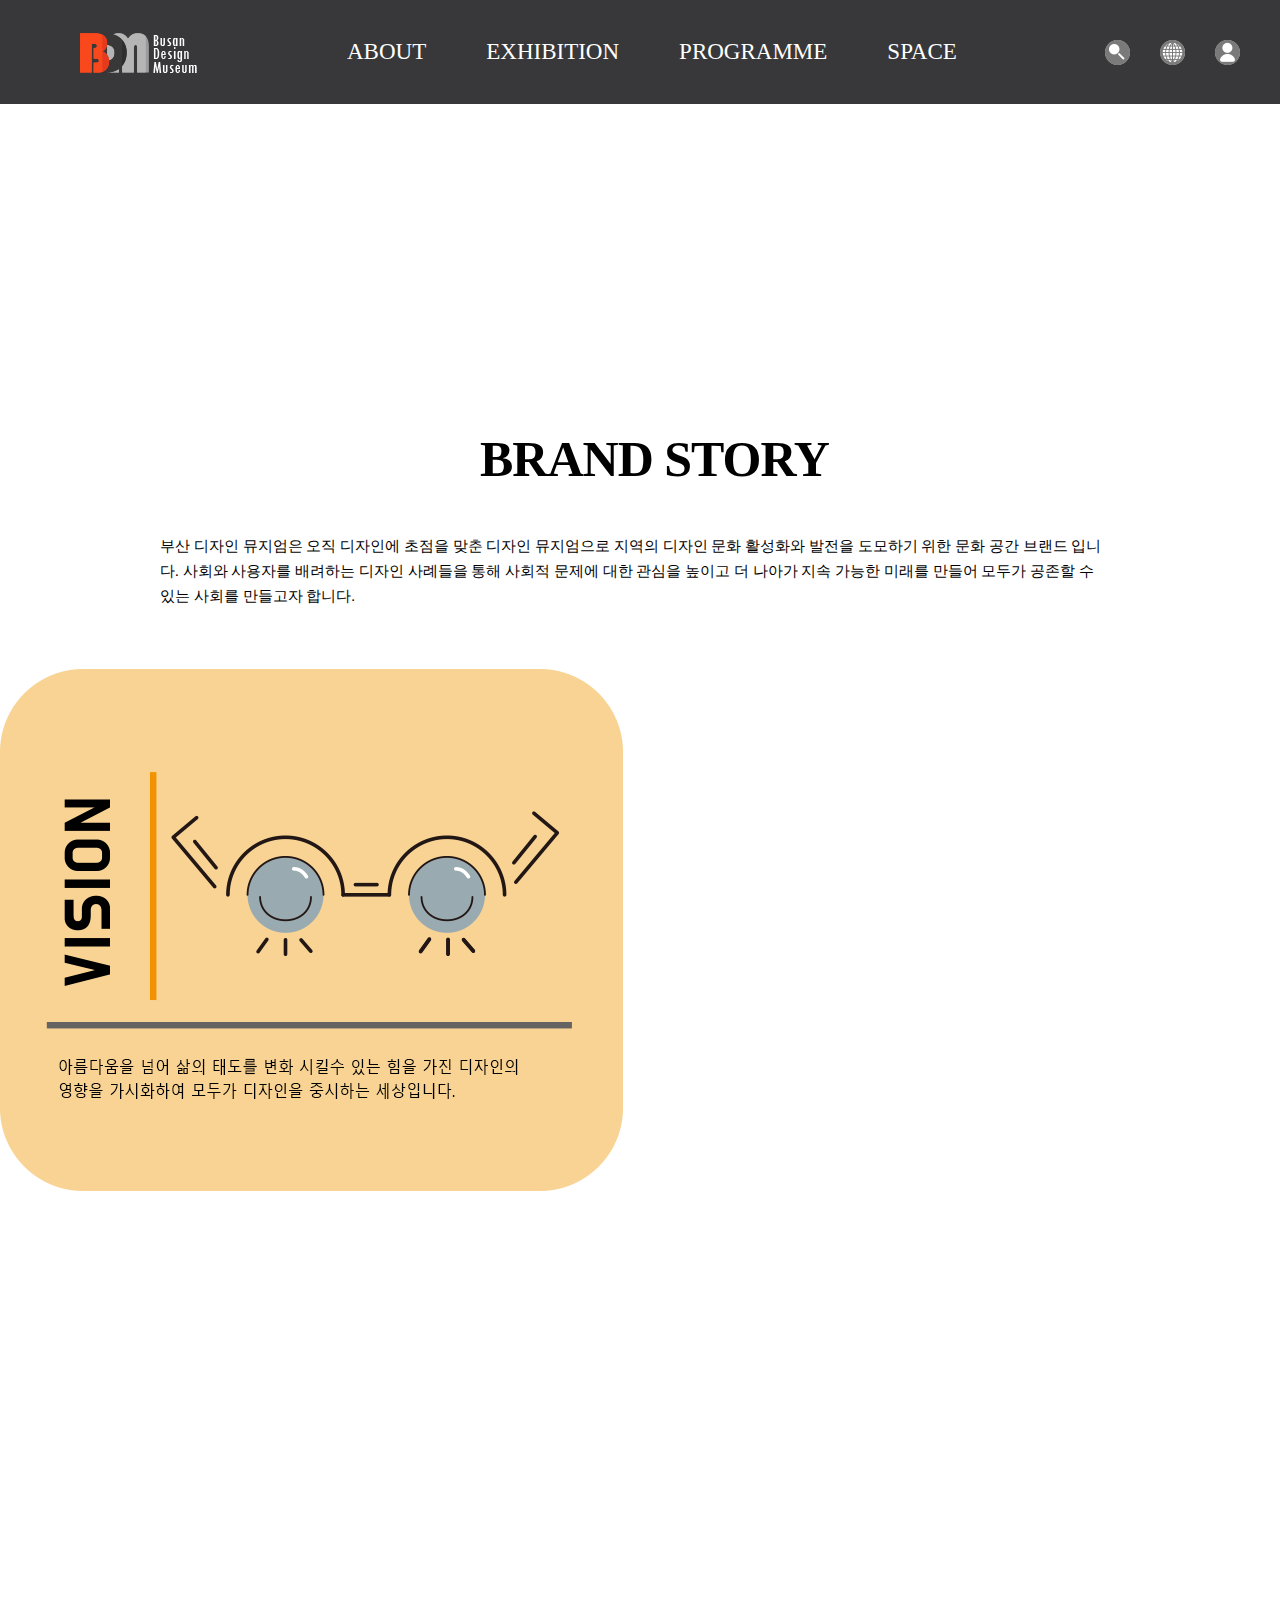
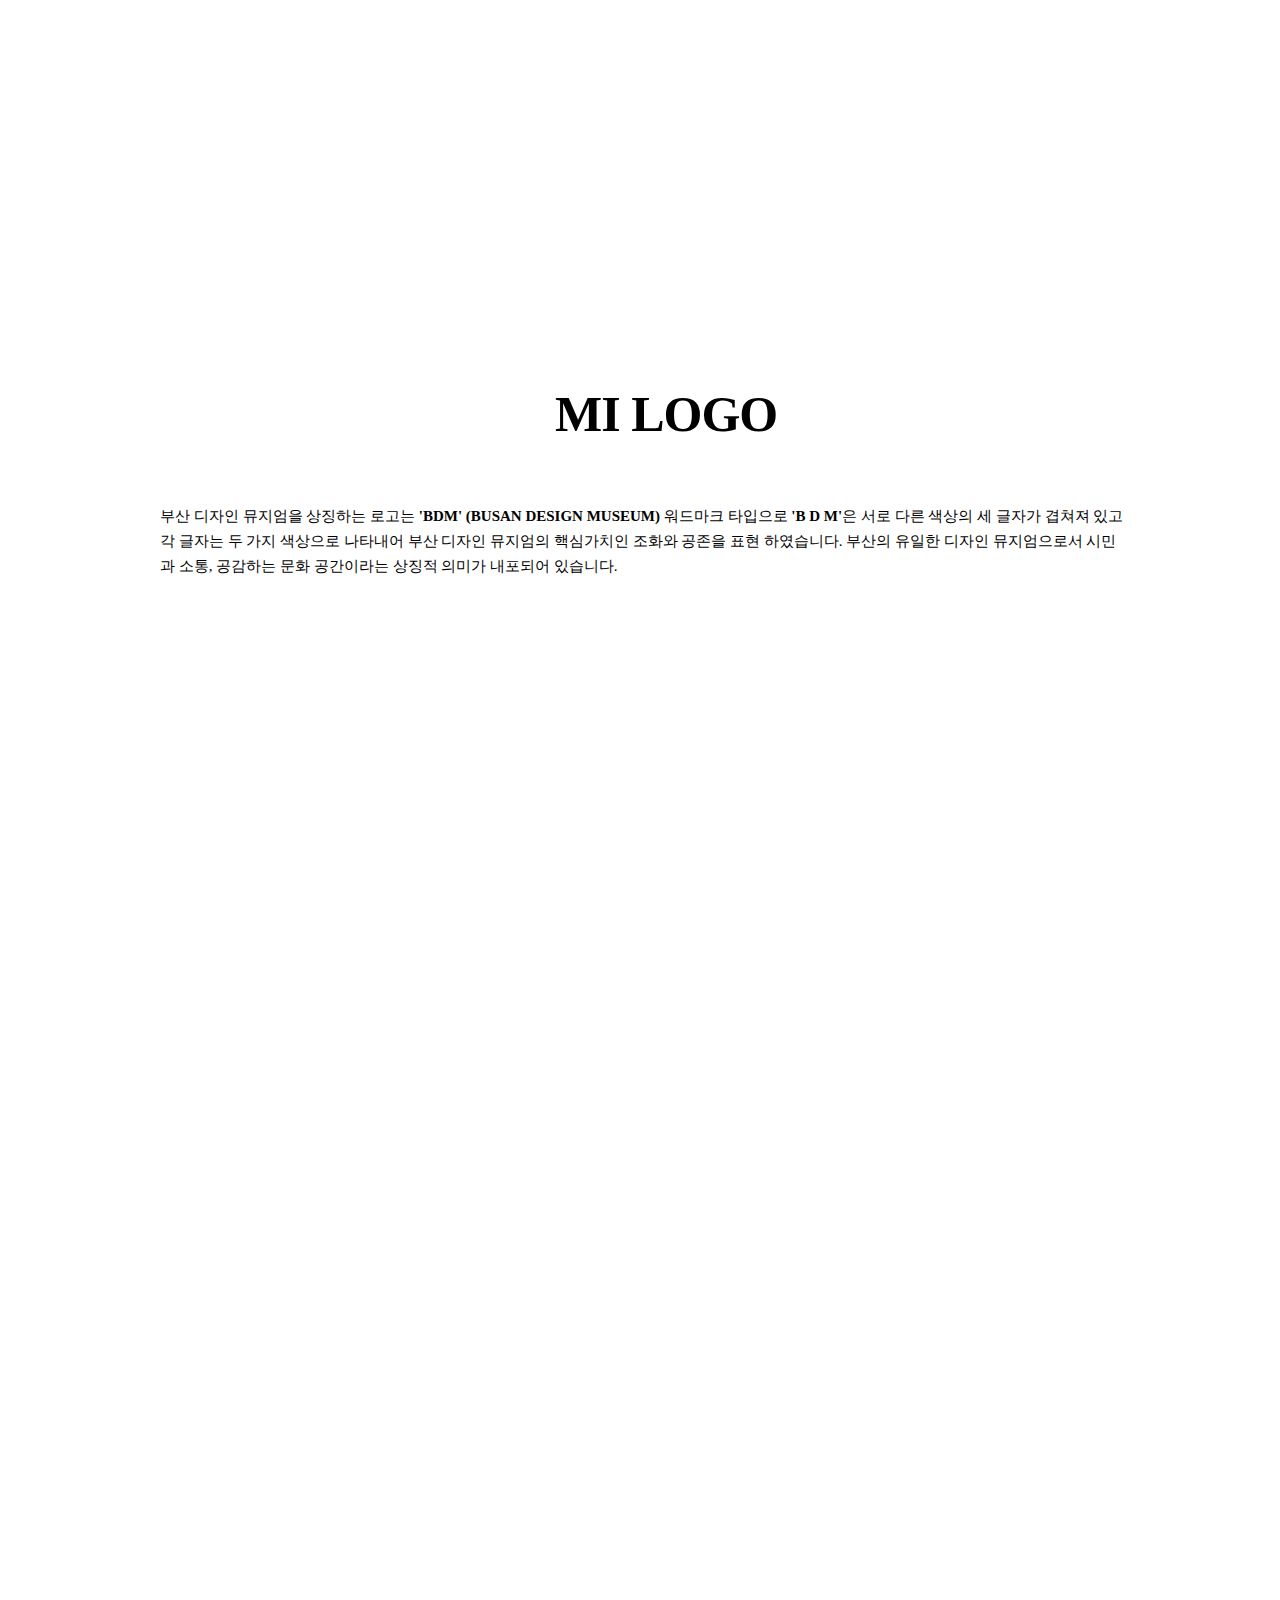
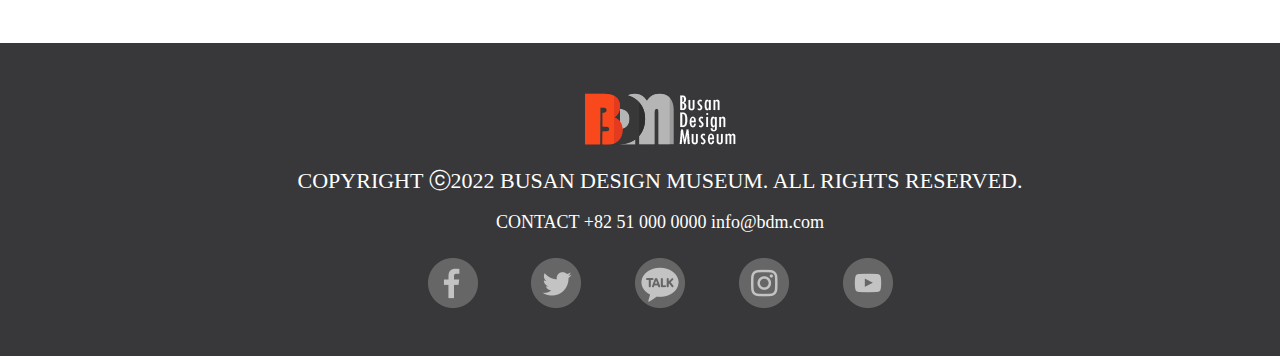
==== Sub1.html @ 80a496fa "Add files via upload" ====
<!DOCTYPE html>
<html lang="ko">
<head>
    <meta charset="UTF-8">
    <meta http-equiv="X-UA-Compatible" content="IE=edge">
    <meta name="viewport" content="width=1500">
    <title>BUSAN DESIGN MUSEUM</title>
    <link rel="shortcut icon" href="sub1/favicon.ico" type="image/x-icon">

    <link href="https://unpkg.com/aos@2.3.1/dist/aos.css" rel="stylesheet">
    <script src="./js/jquery-3.6.0.min.js"></script>
    <script src="https://unpkg.com/aos@2.3.1/dist/aos.js"></script>

    <link rel="stylesheet" href="css/Sub1.css">
</head>
<body>
    <header>
        <div id="header_inner" class="clearfix"><!--width:1320, margin:auto-->
        <div id="logo">
            <a href="index.html"><img src="images/LOGO.png" alt="logo"></a>
        </div><!--logo-->
        <ul id="gnb" class="clearfix">
            <li><a href="Sub1.html">ABOUT</a></li>
            <li><a href="Sub2.html">EXHIBITION</a></li>
            <li><a href="Sub3.html">PROGRAMME</a></li>
            <li><a href="Sub4.html">SPACE</a></li>
        </ul><!--gnb-->
        <ul id="icon" class="clearfix">
            <li><a href="#"><img src="images/Icon_find.png" alt="find"></a></li>
            <li><a href="#"><img src="images/Icon_language.png" alt="language"></a></li>
            <li><a href="#"><img src="images/Icon_login.png" alt="login"></a></li>
        </ul><!--icon-->
    </div><!--header_inner-->
    </header>
    
    <div id="sub1_banner">
        <video src="media/sub1_banner.mp4" muted autoplay loop></video>
    </div><!--sub1_banner-->

    <main>
        <div id="main_inner">
            <h1 class="title">BRAND STORY</h1>
            <p class="text">
                부산 디자인 뮤지엄은 오직 디자인에 초점을 맞춘 디자인 뮤지엄으로 지역의 
                디자인 문화 활성화와 발전을 도모하기  위한 문화 공간 브랜드 입니<br>다. 
                사회와 사용자를 배려하는 디자인 사례들을 통해 사회적 문제에 대한 관심을 
                높이고 더 나아가 지속 가능한 미래를 만들어 모두가 공존할 수<br> 
                있는 사회를 만들고자 합니다.
            </p>
            <div class="story">
            <ul class="clearfix">
                <li class="vision" data-aos="fade-down-right"  data-aos-easing="ease-in-sine"><img src="sub1/Brand_vision.png" alt="vision"></li>
                <li class="mission" data-aos="fade-down-left" data-aos-offset="400" data-aos-easing="ease-in-sine"><img src="sub1/Brand_mission.png" alt="mission"></li>
                <li class="concept" data-aos="fade-up-right" data-aos-easing="ease-in-sine"><img src="sub1/Brand_concept.png" alt="concept"></li>
                <li class="values" data-aos="fade-up-left" data-aos-offset="450" data-aos-easing="ease-in-sine"><img src="sub1/Brand_values.png" alt="values"></li>
            </ul>
            <div class="circle_logo" data-aos="zoom-in" data-aos-duration="2000" data-aos-easing="ease-in-out"><img src="sub1/Brand_logo.png" alt="Logo"></div>
        </div><!--story-->
        </div><!--main_inner-->
    </main>

    <div id="mi_logo">
        <div id="mi_logo_inner">
            <h1 class="title">MI LOGO</h1>
            <p class="text">
                부산 디자인 뮤지엄을 상징하는 로고는 <b>'BDM' (BUSAN DESIGN MUSEUM)</b> 워드마크
                타입으로 <b>'B D M'</b>은 서로 다른 색상의 세 글자가 겹쳐져 있고 <br>각 글자는 두
                가지 색상으로 나타내어 부산 디자인 뮤지엄의 핵심가치인 조화와 공존을 표현 
                하였습니다. 부산의 유일한 디자인 뮤지엄으로서 시민<br>과 소통, 공감하는 문화
                공간이라는 상징적 의미가 내포되어 있습니다. 
            </p>
            <p class="colour" data-aos="fade-right" data-aos-easing="ease-in-out"><img src="sub1/Brand_colour.jpg" alt="colour"></p>
            <p class="variant" data-aos="fade-left" data-aos-easing="ease-in-out"><img src="sub1/Brand_logo_variant.jpg" alt="variant"></p>
        </div><!--mi_logo_inner-->
    </div><!--identity-->

    <footer>
        <div id="footer_inner">
            <div><a href="#"><img src="images/Footer_logo.png" alt="footer_logo"></a></div>
            <h3>COPYRIGHT ⓒ2022 BUSAN DESIGN MUSEUM. ALL RIGHTS RESERVED.</h3>
            <h4>CONTACT +82 51 000 0000 info@bdm.com</h4>
            <ul>
                <li><a href="#"><img src="images/Footer_facebook.png" alt="facebook"></a></li>
                <li><a href="#"><img src="images/Footer_Twitter.png" alt="twitter"></a></li>
                <li><a href="#"><img src="images/Footer_kakao.png" alt="kakaotalk"></a></li>
                <li><a href="#"><img src="images/Footer_Insta.png" alt="insta"></a></li>
                <li><a href="#"><img src="images/Footer_youtube.png" alt="youtube"></a></li>
            </ul>
        </div><!--footer_inner-->
    </footer>

    <!--back_to_top_scroll_btn-->
    <div><a href="#" class="back-to-top" title="Back To Top">&uarr;</a></div>

    <script>
        AOS.init();
        </script>
        
<script src="https://ajax.googleapis.com/ajax/libs/jquery/3.1.1/jquery.min.js"></script>
<script type="text/javascript">
$(document).ready(function(){ 
    $(window).on('scroll', function() {
        if ($(this).scrollTop() > 100) {
            $('.back-to-top').fadeIn();
        } else {
            $('.back-to-top').fadeOut();
        }
    });
    
    $('.back-to-top').on('click', function(e) {
        e.preventDefault();
        $('html,body').animate({scrollTop: 0}, 600);
    });
});
</script>
</body>
</html>
---- css/Sub1.css ----
@charset "utf-8";

*{
    margin: 0;
    padding: 0;
}
a{
    text-decoration: none;
    color: inherit;
}
ul,ol{
    list-style: none;
}
img, video{
    vertical-align: middle;
}

body{
    font-family: "맑은고딕";
    font-size: 15px;
    line-height: 25px;
    color: #000;
}
.clearfix::after{
    content: "";
    display: block;
    clear: both;
}

/*header*/
header{
    background-color: rgb(56,56,58);
}
#header_inner{
    width: 1320px;
    margin: 0 auto;
}
#gnb li{
    float: left;
    font-size: 23px;
    font-weight: 500;
    padding-right: 60px;
    transition: all 1s;
    color: #fff;
}
#icon li{
    float: left;
    padding-left: 30px;
}
#logo{
    float:left;
    margin-left: 80px;
    padding-top: 33px;
}
#gnb{
    float: left;
    margin-left: 150px;
    padding-top: 39px;
    padding-bottom: 39px;
    
}
#icon{
    float: right;
    margin-right: 80px;
    padding-top: 39px;
    padding-bottom: 39px;  
}

#gnb li a:hover{
    color: orangered;
}


/*sub1_banner*/
#sub1_banner video{
  width: 100%;
  height: auto;
}

/*main*/
#main_inner{
    width: 1320px;
    margin: 0 auto;     
}
.title{
    font-size:50px;
    letter-spacing: -1px;
    line-height: 100%;
    /*color: #fff;
    background-color: #000;
    padding: 15px 35px;
    display: inline-block;
    border-radius:38px;*/
    margin-top: 180px;
    margin-bottom: 50px;
    margin-left: 480px;
}
.text{
    padding-left: 160px;
    padding-bottom: 60px;
}
#main_inner ul li{
    float: left;
    padding-bottom: 70px;
}
#main_inner ul li:nth-child(1), #main_inner ul li:nth-child(3){
    padding-right: 35px;
}
#main_inner ul li:nth-child(2), #main_inner ul li:nth-child(4){
    padding-left: 35px;
}

#main_inner .story{
    position: relative;
}
#main_inner .story ul li img{
    width: 100%;
    height: auto;
}

#main_inner .circle_logo{
    position: absolute;
    top: 50%;
    left: 50%;
    width: 100%;
    transform: translate(-50%, -50%);
}
.circle_logo img{
    padding-left: 500px;
    padding-bottom: 65px;
}

/*mi_logo*/
#mi_logo_inner{
    width: 1320px;
    margin: 0 auto;
}
#mi_logo_inner .title{
   padding: 15px 70px;
   margin-left: 485px;
   margin-top: 120px;
}
#mi_logo_inner .colour{
    padding-bottom: 50px;
}
#mi_logo_inner .variant{
    padding-bottom: 150px;
}
#mi_logo_inner img{
    width: 100%;
    height: auto;
}

/*footer*/
footer{
    background-color: rgb(56,56,58);
}
#footer_inner{
    width: 1320px;
    margin: 0 auto;
    color: #fff;
    padding-top: 50px;
    padding-bottom: 40px;
    text-align: center;
}
#footer_inner ul li{
    display: inline-block;
    margin: 0 25px;
}
#footer_inner h3{
    padding-top: 25px;
    font-size: 22px;
    font-weight: 500;
    line-height: 100%;
    padding-bottom: 18px;
}
#footer_inner h4{
    font-size: 18px;
    font-weight: 500;
    padding-bottom:23px;
}
#footer_inner ul li{
    opacity: 0.7;
    border-radius: 50%;
    transition: all 1s;
}
#footer_inner ul li img{
    display: block;  
}
#footer_inner ul li:hover{
    opacity: 1;
    box-shadow: 0 0 15px rgba(255,255,255,0.5);
}

/*back_to_top_scroll_btn*/
.back-to-top {
    position: fixed;
    bottom: 40px;
    right: 40px;
    color: #FFF;
    background: #000000;
    line-height: 30px;
    text-align: center;
    text-decoration: none;
    width: 32px;
    height: 32px;
    border: 0;
    border-radius: 50%;
    display: none;
    cursor: pointer;
    z-index: 9999;
}

.back-to-top:hover {
    background: #000000;
}
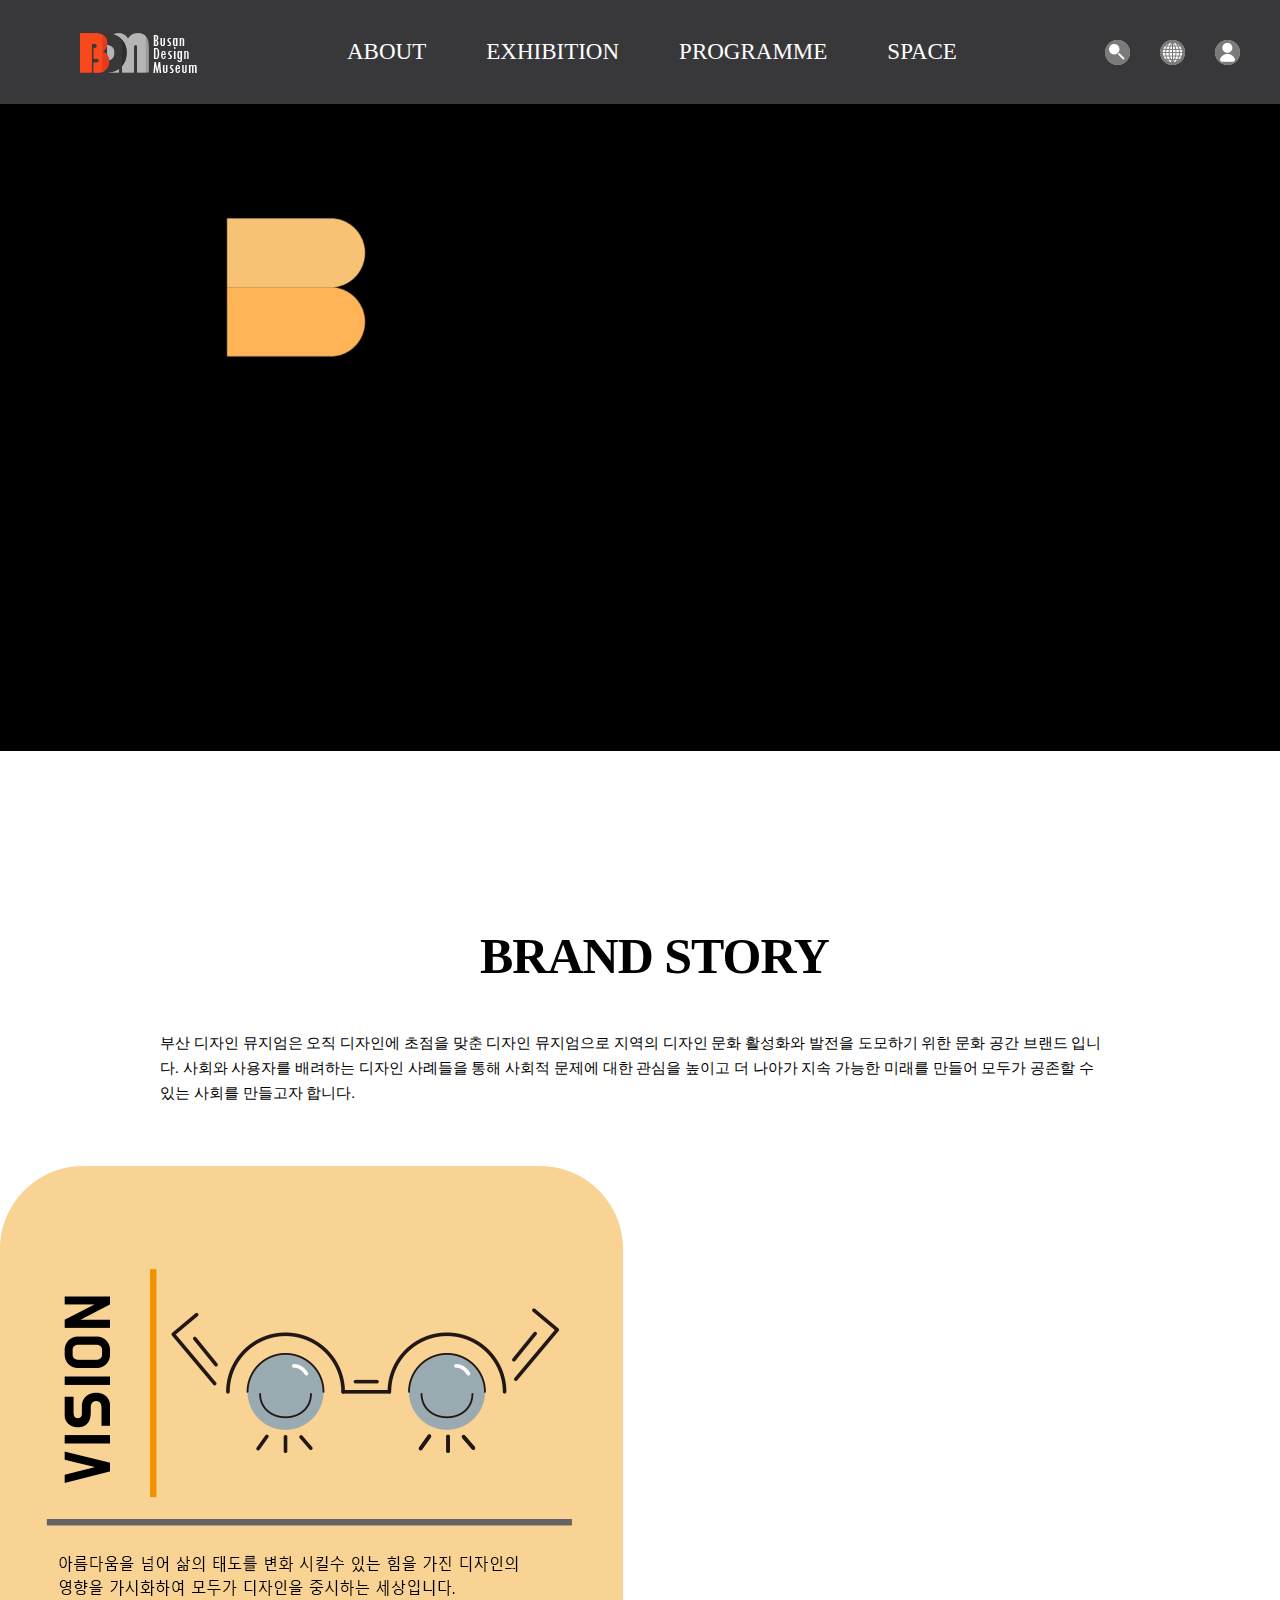
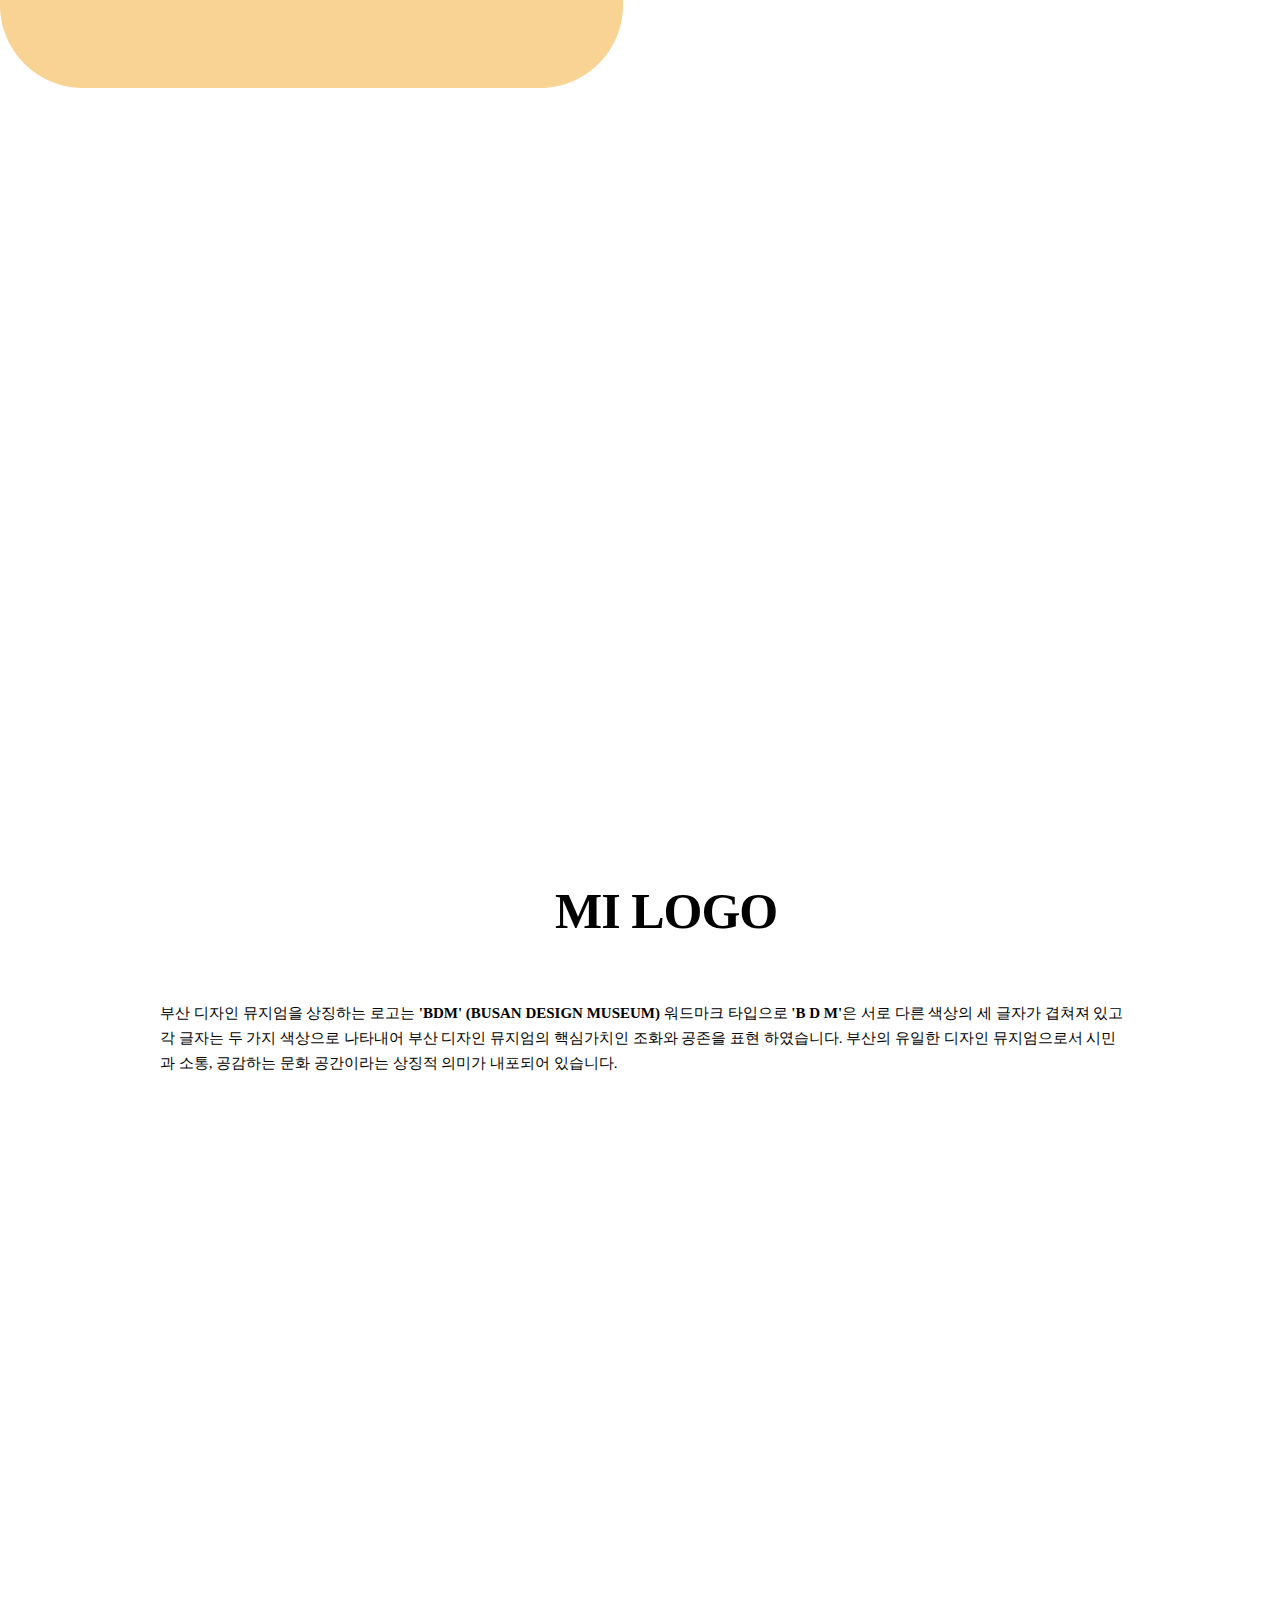
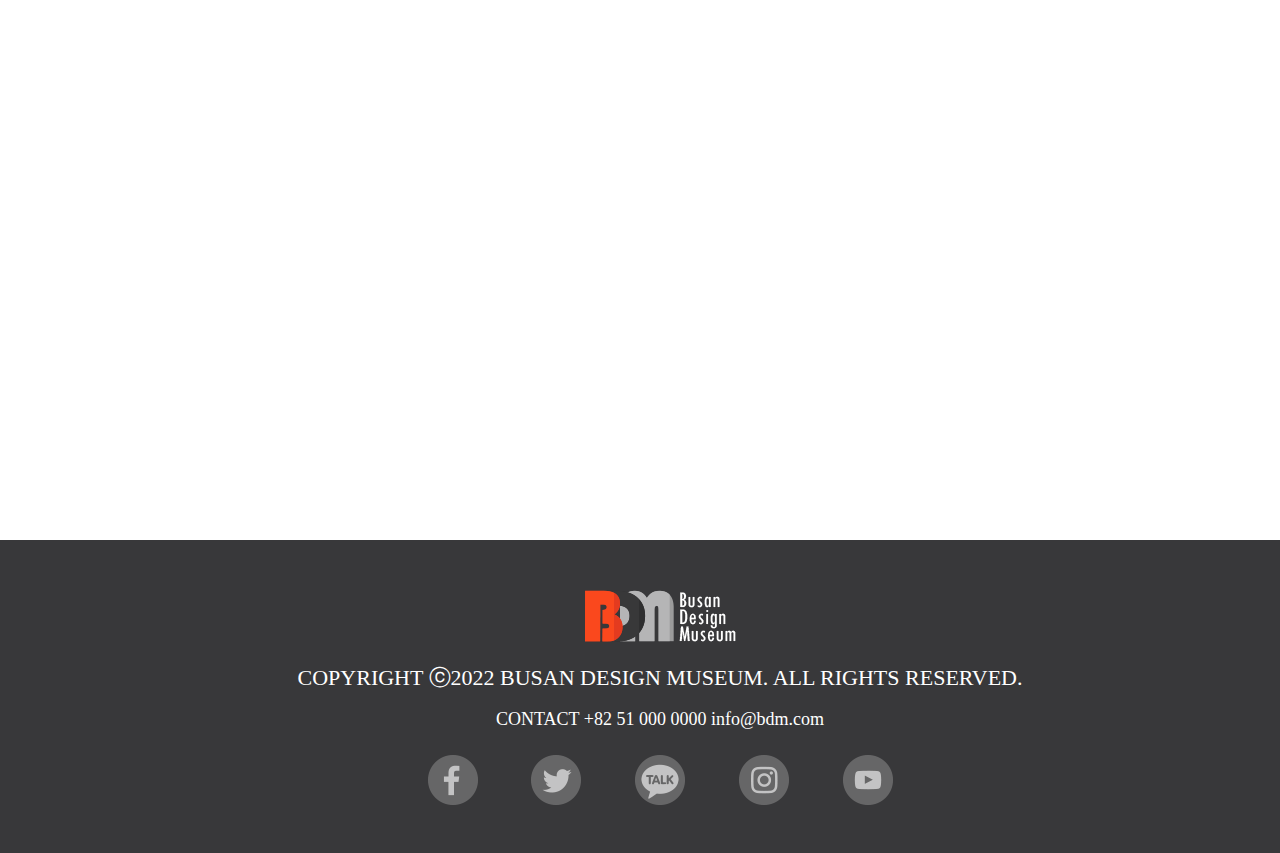
==== commit 7a46733a: "Add files via upload" ====
--- a/Sub1.html
+++ b/Sub1.html
@@ -34,7 +34,7 @@
     </header>
     
     <div id="sub1_banner">
-        <video src="media/sub1_banner.mp4" muted autoplay loop></video>
+        <video src="media/Sub1_banner.mp4" muted autoplay loop></video>
     </div><!--sub1_banner-->
 
     <main>
